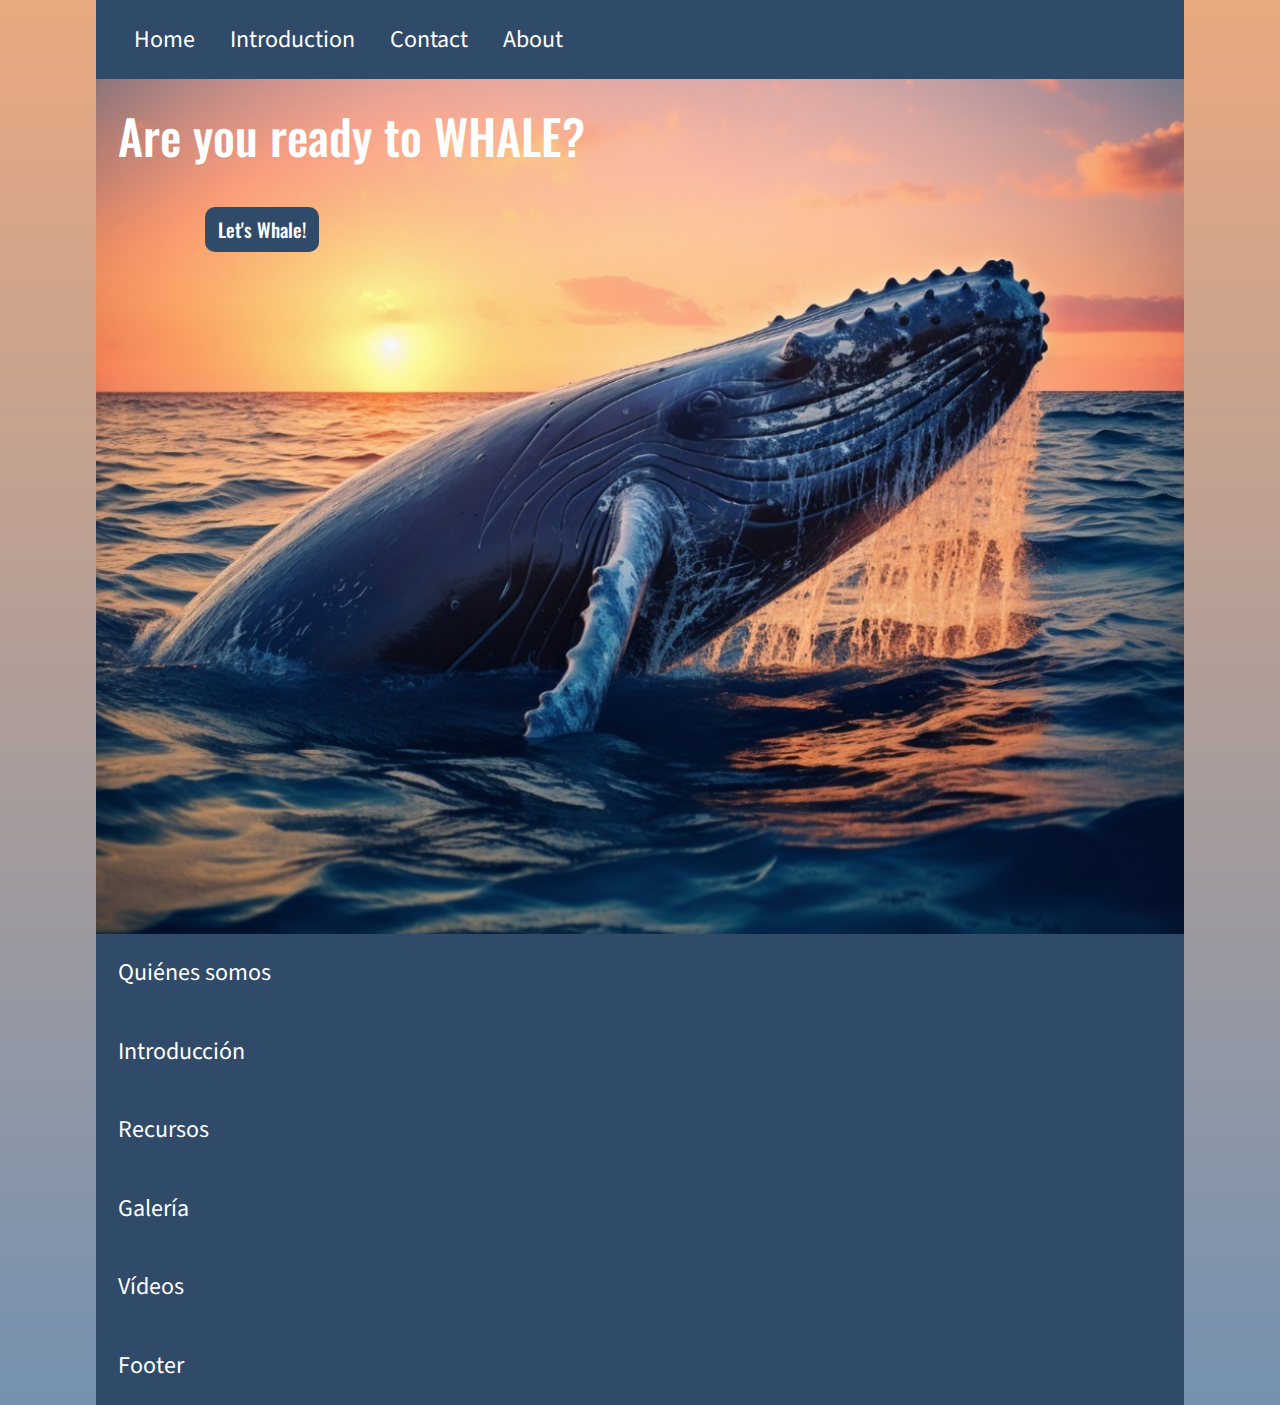
==== index.html @ 9757acff "primera entrega proyecto personal LM" ====
<!DOCTYPE html>
<html lang="en">
<head>
    <meta charset="UTF-8">
    <meta name="viewport" content="width=device-width, initial-scale=1.0">
    <title>Whale with me - blue whale</title>
    <link rel="stylesheet" href="./css/whale.css">
    <link rel="shortcut icon" href="./img/ballenafavicon.png" type="image/x-icon">
</head>

<body>
    <div id = "wrapper">
        <nav>
            <ul>
                <li><a href="#Home">Home</a></li>
                <li><a href="#Introduction">Introduction</a></li>
                <li><a href="#Contact">Contact</a></li>
                <li><a href="#About">About</a></li>
            </ul>
        </nav>
        <section id="hero">
            Are you ready to WHALE?
            <button>Let's Whale!</button>
        </section>
        <section>Quiénes somos</section>
        <section>Introducción</section>
        <section>Recursos</section>
        <section>Galería</section>
        <section>Vídeos</section>
        <footer>Footer</footer>
    </div>
</body>
</html>
---- css/whale.css ----
/***************************************************************************/
/*                     Stylesheet for Whale with me                         */
/*                     Author: Ruyi Xia Ye                                 */
/*                     Version: 1.0                                        */
/*                     Date: November 2023                                 */
/*                     Comments: Lenguajes de Marcas project               */
/***************************************************************************/

@font-face {
    font-family: title;
    src: url(../font/Oswald-Medium.ttf);
}

@font-face {
    font-family: contenido;
    src: url(../font/SourceSans3-Regular.ttf);
}

* {box-sizing: border-box;}

body {margin: 0;
    padding: 0;
    background: linear-gradient(to bottom, #e9a980 0%, #7491b0 100%);
    font-family: contenido;
}

#wrapper {background: rgb(48, 74, 105);
    width:85%;
    margin: auto;
    color: white;
}

ul {list-style-type: none;
    margin: 0%;
    padding: 2%;
}

li {display: inline;
}

li a {color: white;
    text-align: center;
    padding: 0px 16px;
    text-decoration: none;
    font-size: 1.5em;
}

section {font-family: contenido;
    font-size: 1.5em;
    padding: 2%;
}

/******************************* HERO SECTION********************************/

#hero {background-image: url(../img/heroimg.jpg);
    height: 95vh;
    background-size: cover;
    background-position: 66%;
    position: relative;
    font-family: title;
    font-size: 3em;
    color: white;
    padding: 2%;
}

#hero button {background-color: rgb(48, 74, 105);
    color: white;
    padding: 8px 13px;
    border: none;
    border-radius: 10px;
    font-family: title;
    font-size: 0.4em;
    position: absolute;
    top: 15%;
    left: 10%;
}

/******************************** FOOTER ***********************************/

footer {font-family: contenido;
    font-size: 1.5em;
    padding: 2%; 
}

/****************************** RESPONSIVE *********************************/

@media only screen and (width<750px){

    #wrapper {width:100%;}

    #hero {background-image: url(../img/heroimg700px.jpg);
        font-size:2em;}

    #hero button {top:9%;
        font-size: 0.5em;}

    li a {font-size: 1.2em;
        padding: 0px 5px;}

    section {font-size: 1.2em;}

    footer {font-size: 1.2em;}   
}

@media only screen and (width<750px) and (orientation:landscape) {

    #hero {background-image: url(../img/hero700pxlandscape.jpg);}

    #hero button {top:10%;}
}
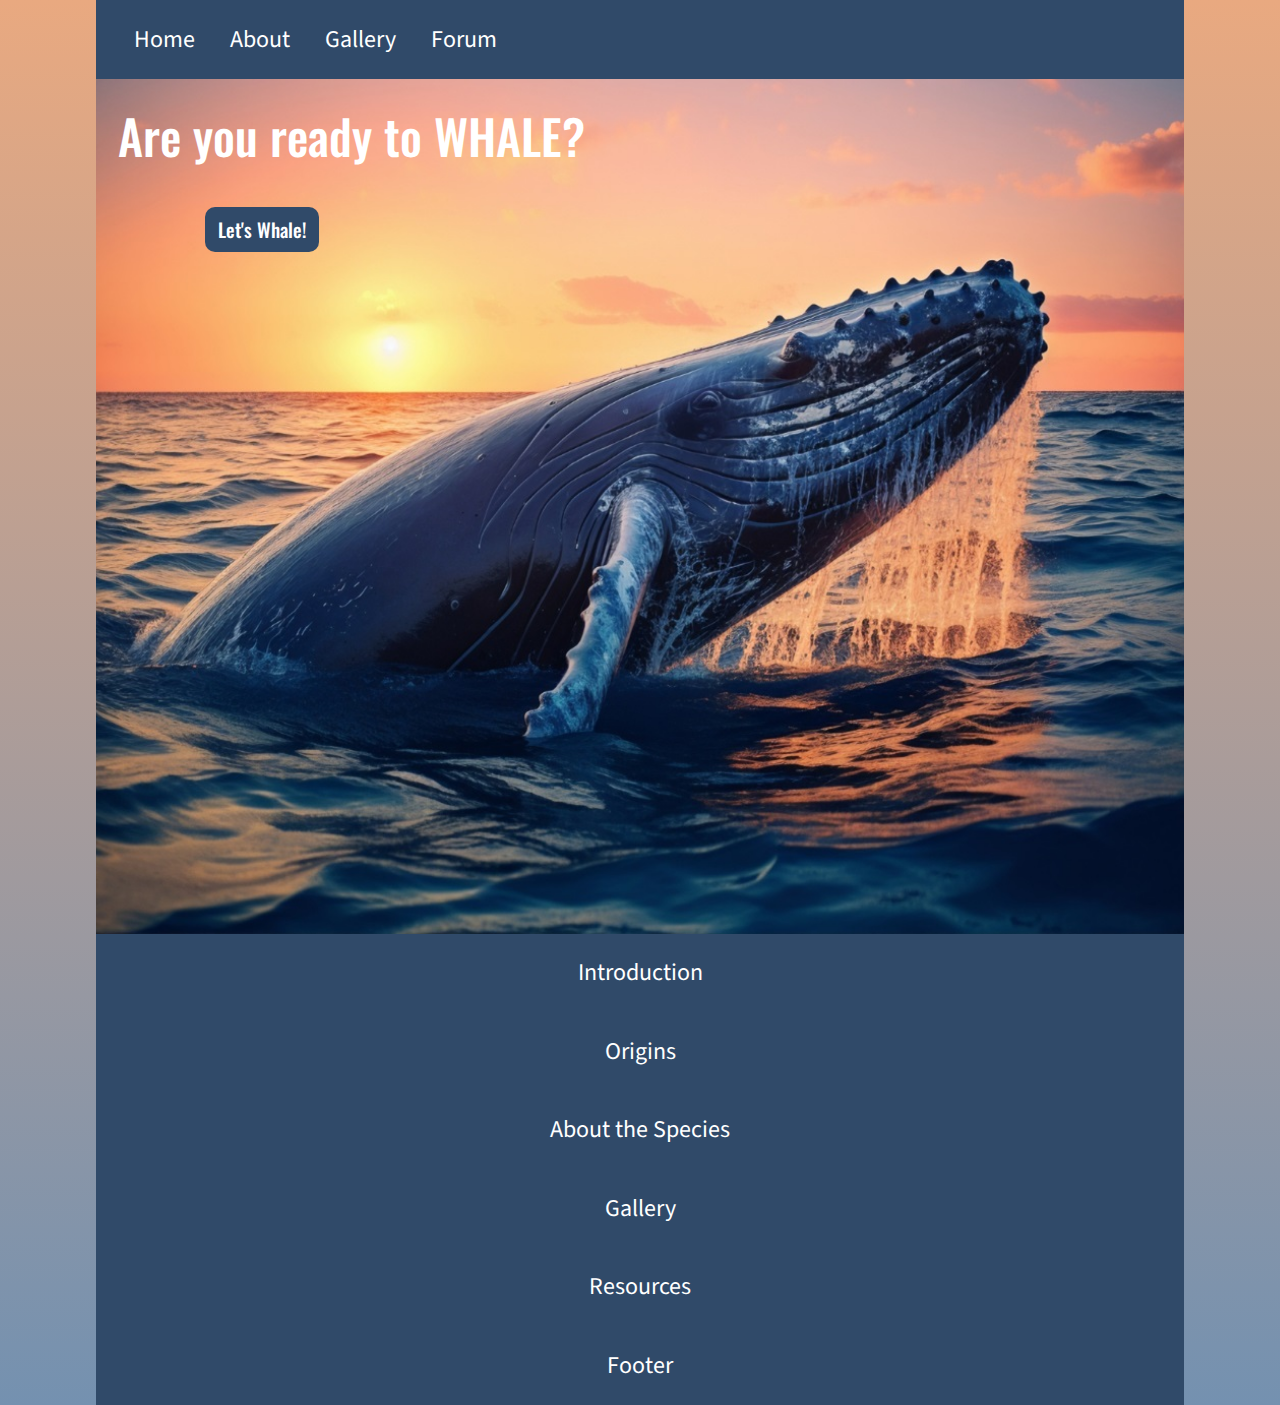
==== commit 99664e17: "arreglos en la barra de navegación y las secciones" ====
--- a/index.html
+++ b/index.html
@@ -13,20 +13,21 @@
         <nav>
             <ul>
                 <li><a href="#Home">Home</a></li>
-                <li><a href="#Introduction">Introduction</a></li>
-                <li><a href="#Contact">Contact</a></li>
                 <li><a href="#About">About</a></li>
+                <li><a href="#Gallery">Gallery</a></li>
+                <li><a href="#Forum">Forum</a></li>
+                
             </ul>
         </nav>
         <section id="hero">
             Are you ready to WHALE?
             <button>Let's Whale!</button>
         </section>
-        <section>Quiénes somos</section>
-        <section>Introducción</section>
-        <section>Recursos</section>
-        <section>Galería</section>
-        <section>Vídeos</section>
+        <section>Introduction</section>
+        <section>Origins</section>
+        <section>About the Species</section>
+        <section>Gallery</section>
+        <section>Resources</section>
         <footer>Footer</footer>
     </div>
 </body>
--- a/css/whale.css
+++ b/css/whale.css
@@ -30,6 +30,14 @@
     color: white;
 }
 
+section {font-family: contenido;
+    font-size: 1.5em;
+    padding: 2%;
+    text-align: center;
+}
+
+/*************************** BARRA DE NAVEGACIÓN *****************************/
+
 ul {list-style-type: none;
     margin: 0%;
     padding: 2%;
@@ -45,12 +53,12 @@
     font-size: 1.5em;
 }
 
-section {font-family: contenido;
-    font-size: 1.5em;
+li a:hover{ background-color: #ed9965;
     padding: 2%;
+    border-radius: 10px;
 }
 
-/******************************* HERO SECTION********************************/
+/******************************* HERO SECTION *******************************/
 
 #hero {background-image: url(../img/heroimg.jpg);
     height: 95vh;
@@ -61,6 +69,7 @@
     font-size: 3em;
     color: white;
     padding: 2%;
+    text-align: left;
 }
 
 #hero button {background-color: rgb(48, 74, 105);
@@ -80,21 +89,27 @@
 footer {font-family: contenido;
     font-size: 1.5em;
     padding: 2%; 
+    text-align: center;
 }
 
 /****************************** RESPONSIVE *********************************/
 
-@media only screen and (width<750px){
+@media only screen and (width<1000px){
+    #wrapper{width: 100%;}
+}
+
+@media only screen and (width<700px){
 
     #wrapper {width:100%;}
 
     #hero {background-image: url(../img/heroimg700px.jpg);
-        font-size:2em;}
+        font-size:1.8em;
+        color:  #f09f6c;}
 
     #hero button {top:9%;
         font-size: 0.5em;}
 
-    li a {font-size: 1.2em;
+    li a {font-size: 1em;
         padding: 0px 5px;}
 
     section {font-size: 1.2em;}
@@ -102,9 +117,16 @@
     footer {font-size: 1.2em;}   
 }
 
-@media only screen and (width<750px) and (orientation:landscape) {
+@media only screen and (width<700px) and (orientation:landscape) {
 
-    #hero {background-image: url(../img/hero700pxlandscape.jpg);}
+    #wrapper {width: 100%;}
+    #hero {background-image: url(../img/backgroundlandscape.jpg);
+        color: #f09f6c;
+        padding: 1%;
+        font-size: 2em;}
 
-    #hero button {top:10%;}
+    #hero button {top:20%;
+        left:5%;
+        background-color: rgba(48, 74, 105, 0.648)
+    }
 }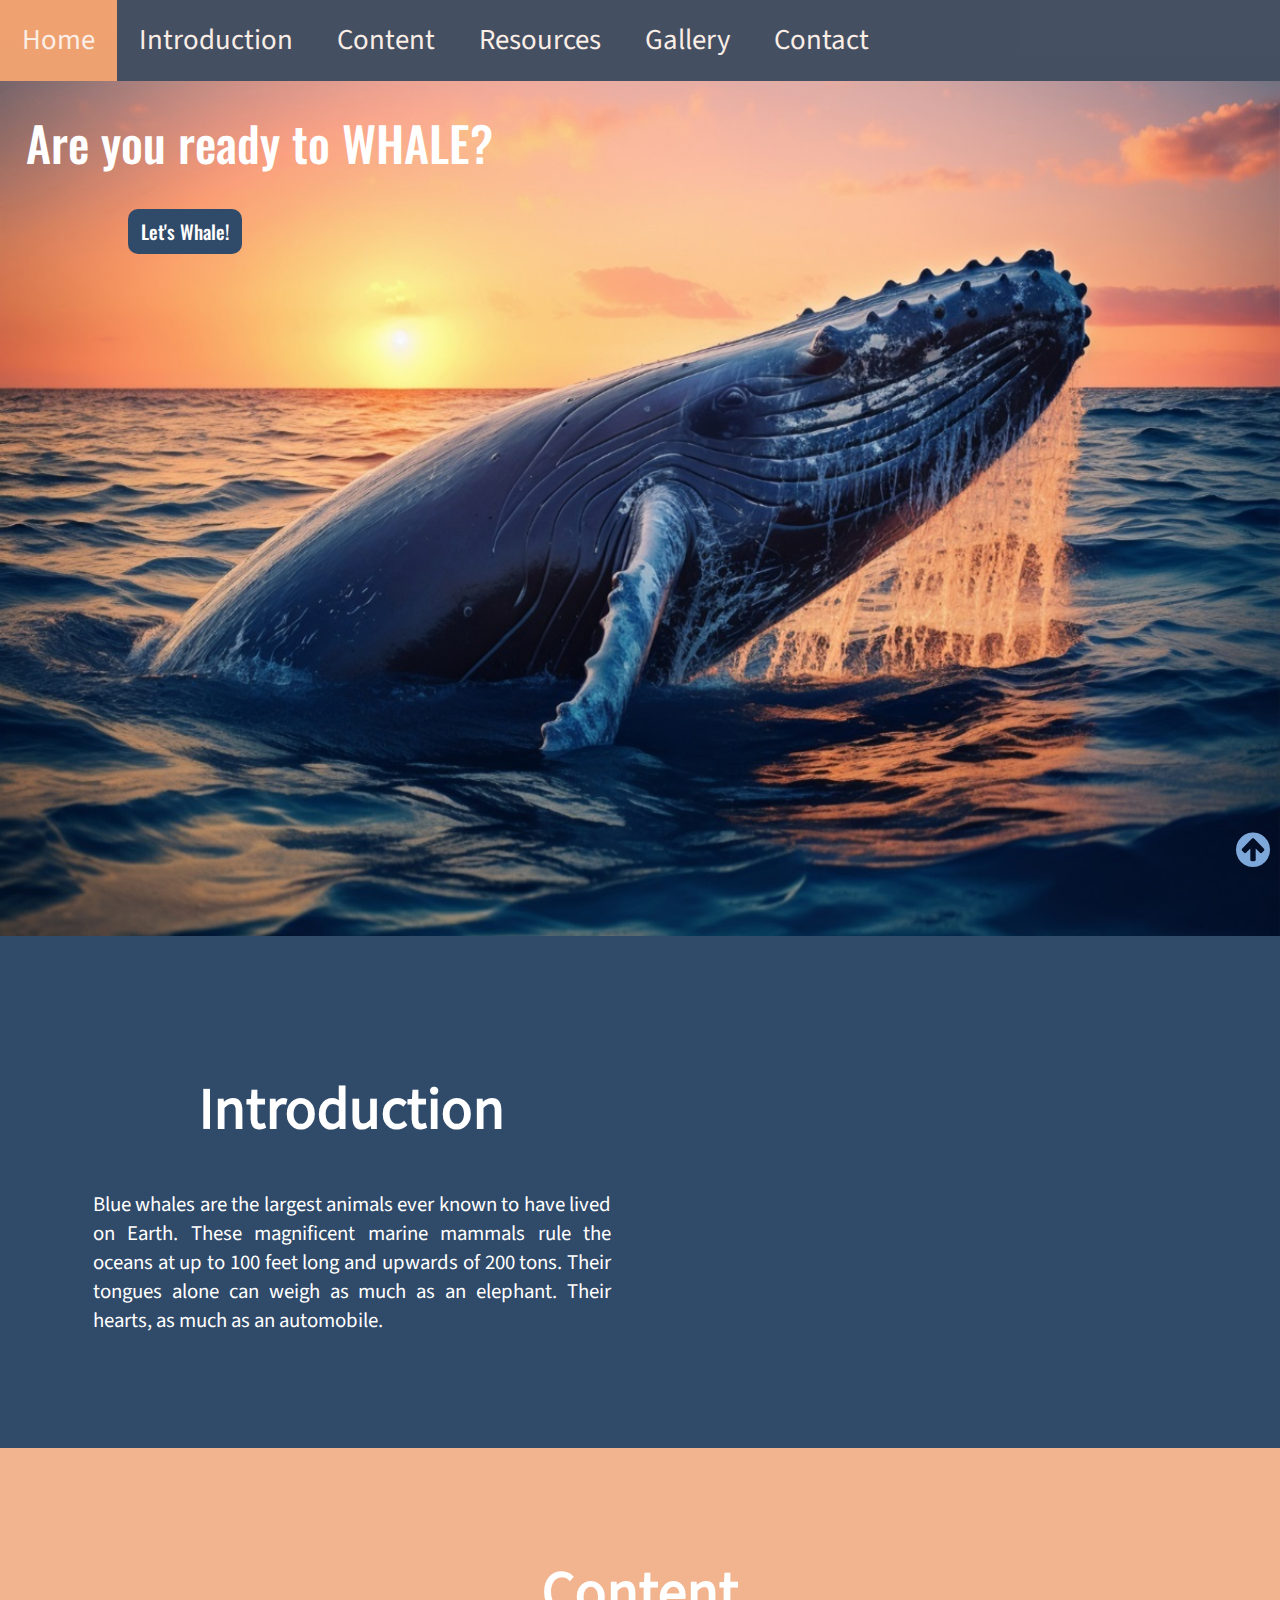
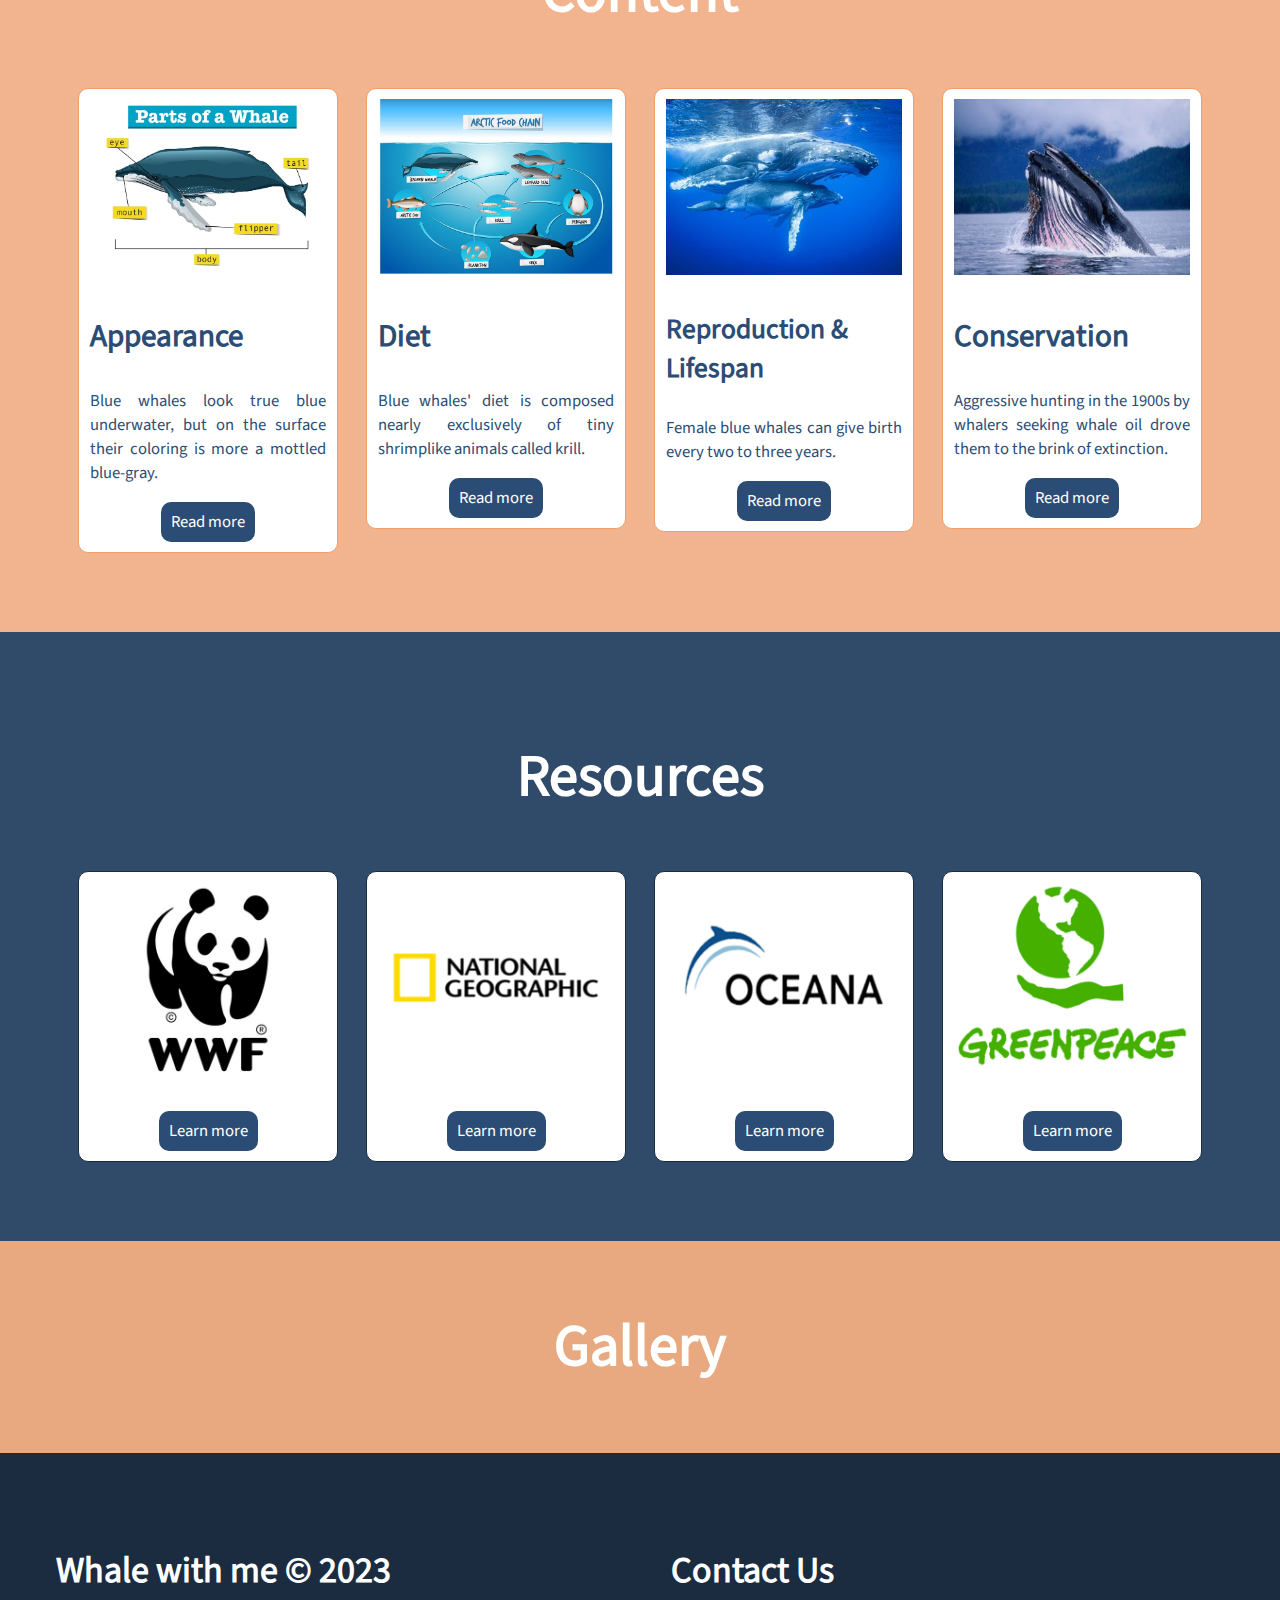
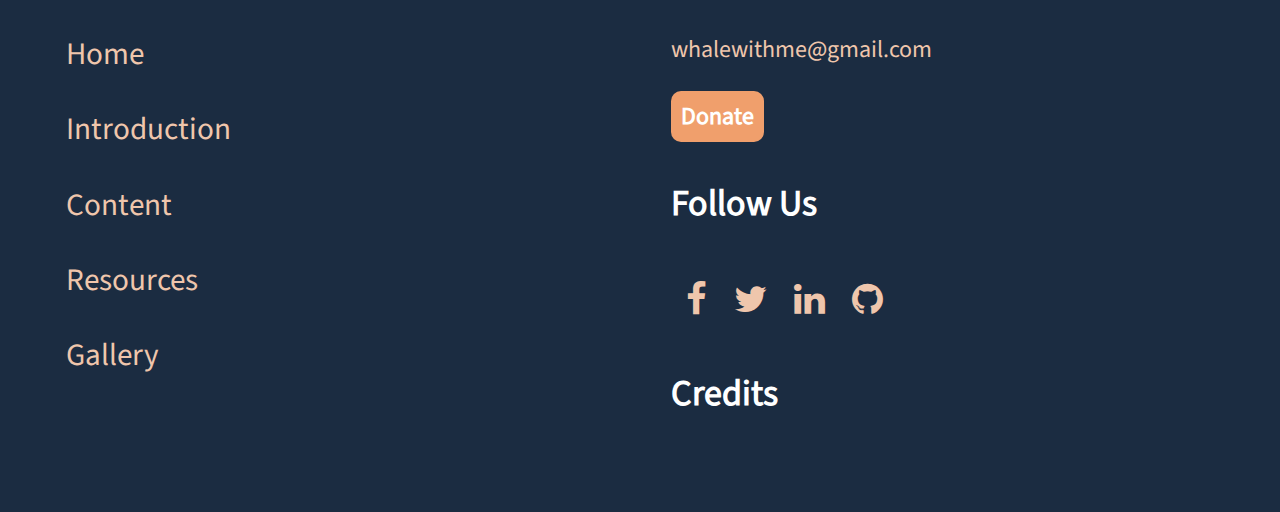
==== commit e3066e0c: "Segunda entrega del proyecto web LM" ====
--- a/index.html
+++ b/index.html
@@ -6,29 +6,195 @@
     <title>Whale with me - blue whale</title>
     <link rel="stylesheet" href="./css/whale.css">
     <link rel="shortcut icon" href="./img/ballenafavicon.png" type="image/x-icon">
+    <link rel="stylesheet" href="https://cdnjs.cloudflare.com/ajax/libs/font-awesome/4.7.0/css/font-awesome.min.css">
 </head>
 
 <body>
+    <nav>
+        <div class="topnav" id="myTopnav">
+            <a href="#" class="active">Home</a>
+            <a href="#intro">Introduction</a>
+            <a href="#content">Content</a>
+            <a href="#resources">Resources</a>
+            <a href="#gallery">Gallery</a>
+            <a href="#email">Contact</a>
+            <a href="javascript:void(0);" class="icon" onclick="myFunction()">
+                <i class="fa fa-bars"></i>
+            </a>
+        </div>
+    </nav>
+
+    <a href="">
+        <i class="fa fa-arrow-circle-up" aria-hidden="true"></i>
+    </a>
+
+<!--------------------------------------       HERO SECTION      ------------------------------------------->
+    <section id="hero">
+        Are you ready to WHALE?
+        <a href="#intro"><button>Let's Whale!</button></a>
+    </section>
+
+<!-----------------------------------------       WRAPPER      --------------------------------------------->
     <div id = "wrapper">
-        <nav>
-            <ul>
-                <li><a href="#Home">Home</a></li>
-                <li><a href="#About">About</a></li>
-                <li><a href="#Gallery">Gallery</a></li>
-                <li><a href="#Forum">Forum</a></li>
-                
-            </ul>
-        </nav>
-        <section id="hero">
-            Are you ready to WHALE?
-            <button>Let's Whale!</button>
-        </section>
-        <section>Introduction</section>
-        <section>Origins</section>
-        <section>About the Species</section>
-        <section>Gallery</section>
-        <section>Resources</section>
-        <footer>Footer</footer>
+
+    <!----------------------------        INTRO dentro del wrapper       -------------------------------->
+        <section id="intro">
+            <div class="grid-2">
+                <div class="col-2">
+                    <h1 class="sectiontitle">Introduction</h1>
+                    <p>Blue whales are the largest animals ever known to have lived on Earth. These magnificent marine mammals rule the oceans at up to 100 feet long and upwards of 200 tons. Their tongues alone can weigh as much as an elephant. Their hearts, as much as an automobile.</p>
+                </div>
+
+                <div class="col-2">
+                    <div class="container">
+                        <iframe class="responsive-iframe" src="https://www.youtube.com/embed/bgiPTUy2RqI?si=cvd-MWXmwtuQbiy_&amp;start=764" title="YouTube video player" frameborder="0" allow="accelerometer; autoplay; clipboard-write; encrypted-media; gyroscope; picture-in-picture; web-share" allowfullscreen></iframe>
+                    </div>
+                </div>
+
+            </div>
+        </section>
+
+    <!--------------------------------  CONTENT SECTION dentro del wrapper    -------------------------->
+        <section id="content">
+            <h1 class="sectiontitle">Content</h1>
+            <div class="grid-4">
+                <div class="col-4">
+                    <div class="card">
+                        <img src="./img/whaleappearance.jpg" alt="bluewhaleappearence">
+                        <h3>Appearance</h3>
+                        <p class="content">Blue whales look true blue underwater, but on the surface their coloring is more a mottled blue-gray.</p>
+                        <button class="button">Read more</button>
+                    </div>
+                </div>
+
+                <div class="col-4">
+                    <div class="card">
+                        <img src="./img/articfoodchain.jpg">
+                        <h3 id="card2">Diet</h3>
+                        <p id="card2p" class="content">Blue whales' diet is composed nearly exclusively of tiny shrimplike animals called krill.</p>
+                        <button class="button">Read more</button>
+                    </div>
+                </div>
+
+                <div class="col-4">
+                    <div class="card">
+                        <img src="./img/whalereproduction.jpg">
+                        <h3 id="card3">Reproduction & Lifespan</h3>
+                        <p class="content">Female blue whales can give birth every two to three years.</p>
+                        <button class="button">Read more</button>
+                    </div>
+                </div>
+
+                <div class="col-4">
+                    <div class="card">
+                        <img src="./img/whaleconservation.jpg">
+                        <h3>Conservation</h3>
+                        <p class="content">Aggressive hunting in the 1900s by whalers seeking whale oil drove them to the brink of extinction.</p>
+                        <button class="button">Read more</button>
+                    </div>
+                </div>
+            </div>
+
+        </section>
+
+        
+    <!--------------------------------  RESOURCES SECTION dentro del wrapper    ------------------------>
+        <section id="resources">
+            <h1 class="sectiontitle">Resources</h1>
+            <div class="grid-4d">
+                <div class="col-4d">
+                    <div class="card2">
+                        <img src="./img/wwf_logo_750_x_600.jpg">
+                        <h3> </h3>
+                        <a class="learnmorelinks" href="https://www.wwf.es/" target="_blank">Learn more</a>
+                    </div>
+                </div>
+
+                <div class="col-4d">
+                    <div class="card2">
+                        <img src="./img/nationalgeographic.png">
+                        <h3> </h3>
+                        <a class="learnmorelinks" href="https://www.nationalgeographic.com.es/" target="_blank">Learn more</a>
+                    </div>
+                </div>
+
+                <div class="col-4d">
+                    <div class="card2">
+                        <img src="./img/oceanalogo.png">
+                        <h3> </h3>
+                        <a class="learnmorelinks" href="https://oceana.org/marine-life/blue-whale/" target="_blank">Learn more</a>
+                    </div>
+                </div>
+
+                <div class="col-4d">
+                    <div class="card2">
+                        <img src="./img/greenpeacelogo.png">
+                        <h3> </h3>
+                        <a class="learnmorelinks" href="https://es.greenpeace.org/es/" target="_blank">Learn more</a>
+                    </div>
+                </div>
+            </div>
+
+    <!--------------------------------  GALLERY SECTION dentro del wrapper    -------------------------->
+        </section>
+        <section id="gallery">
+            <h1 class="sectiontitle">Gallery</h1>
+        </section>
+        
     </div>
+
+<!----------------------------------------- FOOTER ------------------------------------------------------------->
+    <footer>
+
+        <div class="grid-2d">
+
+            <div class="col-2">
+
+                <h3>Whale with me © 2023</h3>
+
+                <a href="#"><p>Home<br></p></a>
+                <a href="#intro"><p>Introduction<br></p></a>
+                <a href="#content"><p>Content<br></p></a>
+                <a href="#resources"><p>Resources<br></p></a>
+                <a href="#gallery"><p>Gallery</p></a>
+
+            </div>
+
+            <div class="col-2">
+
+                <h3>Contact Us<br></h3>
+                <p><a id="email" href="mailto:whalewithme@gmail.com" target="_blank">whalewithme@gmail.com</a></p>
+                <p><button id="footerbutton">Donate</button></p>
+
+                <h3>Follow Us</h3>
+                <div class="footericons" id="myfootericons">
+                    <a href="https://www.facebook.com/?locale=es_ES" target="_blank"><i class="fa fa-facebook"></i></a>
+                    <a href="https://twitter.com/?lang=es" target="_blank"><i class="fa fa-twitter"></i></a>
+                    <a href="https://es.linkedin.com/" target="_blank"><i class="fa fa-linkedin"></i></a>
+                    <a href="https://github.com/" target="_blank"><i class="fa fa-github"></i></a>
+                </div>
+
+                <h3 id="myBtn">Credits</h3>
+                <div id="myModal" class="modal">
+                    <div class="modal-content">
+                        <span class="close">&times;</span>
+                        <p>- Freepik</p>
+                        <p>- National Geographic</p>
+                        <p>- Oceana.org</p>
+                        <p>- WWF</p>
+                        <p>- Greenpeace</p>
+                        <p>- W3Schools</p>
+                        <p>- CodePen</p>
+                    </div>
+                </div>
+
+            </div>
+
+        </div>
+
+    </footer>
+
+    <script src="./js/whale.js"></script>
+
 </body>
 </html>--- a/css/whale.css
+++ b/css/whale.css
@@ -1,132 +1,465 @@
 /***************************************************************************/
-/*                     Stylesheet for Whale with me                         */
+/*                     Stylesheet for Whale with me                        */
 /*                     Author: Ruyi Xia Ye                                 */
 /*                     Version: 1.0                                        */
 /*                     Date: November 2023                                 */
 /*                     Comments: Lenguajes de Marcas project               */
 /***************************************************************************/
 
+
+/**************************************** EXTERNAL FONT LINKS ***************************************/
 @font-face {
     font-family: title;
-    src: url(../font/Oswald-Medium.ttf);
-}
+    src: url(../font/Oswald-Medium.ttf);}
 
 @font-face {
     font-family: contenido;
-    src: url(../font/SourceSans3-Regular.ttf);
-}
-
+    src: url(../font/SourceSans3-Regular.ttf);}
+
+/**************************************** MOBILE FIRST DESIGN ***************************************/
+/********************                           General                              ****************/
 * {box-sizing: border-box;}
 
 body {margin: 0;
     padding: 0;
-    background: linear-gradient(to bottom, #e9a980 0%, #7491b0 100%);
+    background: rgb(48, 74, 105);
+    font-family: contenido;}
+
+#wrapper {background: rgb(48, 74, 105);
+    width:100%;
+    margin: auto;
+    color: white;}
+
+section {font-family: contenido;
+    font-size: 1.3em;
+    padding: 2%;
+    text-align: center;}
+
+h1 {font-size: 1.2em;}
+
+p {font-size: 0.8em;
+    text-align: justify;
+}
+
+.button {background-color:  rgb(43, 77, 117);
+    color: white;
+    padding: 8px 10px;
+    border: none;
+    border-radius: 10px;
     font-family: contenido;
-}
-
-#wrapper {background: rgb(48, 74, 105);
-    width:85%;
-    margin: auto;
-    color: white;
-}
-
-section {font-family: contenido;
-    font-size: 1.5em;
-    padding: 2%;
-    text-align: center;
-}
-
-/*************************** BARRA DE NAVEGACIÓN *****************************/
-
-ul {list-style-type: none;
-    margin: 0%;
-    padding: 2%;
-}
-
-li {display: inline;
-}
-
-li a {color: white;
-    text-align: center;
-    padding: 0px 16px;
-    text-decoration: none;
-    font-size: 1.5em;
-}
-
-li a:hover{ background-color: #ed9965;
-    padding: 2%;
-    border-radius: 10px;
-}
-
-/******************************* HERO SECTION *******************************/
-
-#hero {background-image: url(../img/heroimg.jpg);
+    font-size: 0.8em;}
+
+.button:hover {background-color: rgb(88, 135, 189);}
+
+.fa-arrow-circle-up {position: fixed;
+    bottom: 30px;
+    right: 10px;
+    z-index: 99;
+    font-size: 2em !important;}
+
+a .fa-arrow-circle-up {color:  rgb(126, 168, 218);
+    overflow: hidden;}
+
+.fa-bars {color: white;}
+
+/****************************************** HERO SECTION ********************************************/
+
+#hero {background-image: url(../img/heroimg700px.jpg);
     height: 95vh;
     background-size: cover;
     background-position: 66%;
     position: relative;
     font-family: title;
-    font-size: 3em;
-    color: white;
+    font-size:1.9em;
+    color:  #f09f6c;
     padding: 2%;
-    text-align: left;
-}
-
-#hero button {background-color: rgb(48, 74, 105);
+    text-align: left;}
+
+#hero button {background-color:rgb(48, 74, 105);
     color: white;
     padding: 8px 13px;
     border: none;
     border-radius: 10px;
     font-family: title;
-    font-size: 0.4em;
+    font-size: 0.5em;
     position: absolute;
-    top: 15%;
-    left: 10%;
-}
-
-/******************************** FOOTER ***********************************/
-
-footer {font-family: contenido;
-    font-size: 1.5em;
-    padding: 2%; 
+    top:9%; 
+    left: 10%;}
+
+#hero button:hover {background-color: #f39b64d7;}
+
+
+/********************************************* NAVBAR **********************************************/
+nav {position: sticky;
+    top:0; 
+    z-index: 99;
+    opacity: 0.8;}
+
+.topnav {background-color: rgb(27, 44, 65);
+    overflow: hidden;}
+
+.topnav a {float: left;
+    display: block;
+    color: white;
     text-align: center;
-}
-
-/****************************** RESPONSIVE *********************************/
-
-@media only screen and (width<1000px){
-    #wrapper{width: 100%;}
-}
-
-@media only screen and (width<700px){
-
-    #wrapper {width:100%;}
-
-    #hero {background-image: url(../img/heroimg700px.jpg);
-        font-size:1.8em;
-        color:  #f09f6c;}
-
-    #hero button {top:9%;
-        font-size: 0.5em;}
-
-    li a {font-size: 1em;
-        padding: 0px 5px;}
-
-    section {font-size: 1.2em;}
-
-    footer {font-size: 1.2em;}   
-}
-
-@media only screen and (width<700px) and (orientation:landscape) {
-
-    #wrapper {width: 100%;}
-    #hero {background-image: url(../img/backgroundlandscape.jpg);
-        color: #f09f6c;
-        padding: 1%;
-        font-size: 2em;}
-
-    #hero button {top:20%;
-        left:5%;
-        background-color: rgba(48, 74, 105, 0.648)
+    padding: 14px 16px;
+    text-decoration: none; 
+    font-size: 1.2em;}
+
+.topnav a:hover {background-color: rgb(48, 74, 105);
+    color: white;}
+
+.topnav .icon {display: none;}
+
+/************************************** INTRO SECTION (GRID-2) *************************************/
+.grid-2 {display: grid;
+    grid-template-columns: 100%;}
+
+.col-2 {padding: 2%;}
+
+#intro .container {
+    position: relative;
+    overflow: hidden;
+    width: 100%;
+    padding-top: 75%; 
+}
+
+#intro .responsive-iframe {
+    position: absolute;
+    top: 0;
+    left: 0;
+    bottom: 0;
+    right: 0;
+    width: 100%;
+    height: 100%;
+}
+
+#intro {padding: 5%;}
+
+/************************************** CONTENT SECTION (GRID-4) ***********************************/
+.grid-4 {display: grid;
+    grid-template-columns: 100%;}
+
+.col-4 {padding-bottom: 8%;}
+
+#content {background-color: #f1b48e;
+padding: 5%;}
+
+.content {font-size: 0.8em;
+    text-align: justify;}
+
+/**************************        CONTENT: Card Style in Grid-4        ****************************/
+.card img {width: 100%;}
+
+.card {border: 1px solid #f09f6c;
+    background-color:white;
+    color: rgb(43, 77, 117);
+    border-radius: 10px;
+    padding: 4%;}
+
+.card:hover {box-shadow: 3px 3px 5px rgb(43, 77, 117);}
+
+/*************************************** RESOURCES SECTION (GRID-4D) ******************************/
+#resources {padding: 5%;}
+.grid-4d {display: grid;
+    grid-template-columns: 100%;}
+
+.col-4d {padding-bottom: 8%;}
+
+.learnmorelinks {text-align: center;
+    text-decoration: none;
+    display: inline-block;
+    background-color:  rgb(43, 77, 117);
+    color: white;
+    padding: 8px 10px;
+    border: none;
+    border-radius: 10px;
+    font-family: contenido;
+    font-size: 0.8em;}
+
+/****************************          RESOURCES: Card Style in Grid-4d        ********************/
+.card2 img {width: 100%;}
+
+.card2 {border: 1px solid rgb(27, 44, 65);
+    background-color:white;
+    color: rgb(43, 77, 117);
+    border-radius: 10px;
+    padding: 4%;}
+
+.card2:hover {box-shadow: 3px 3px 5px #f1b48e;}
+
+/*********************************************  GALLERY  ******************************************/
+
+#gallery{background-color: #e9a980;}
+
+/************************************** FOOTER (GRID-2D) ******************************************/
+.grid-2d {display: grid;
+    grid-template-columns: 100%;}
+
+footer {background-color:rgb(27, 44, 65);
+    color: white;
+    font-family: contenido;
+    font-size: 1.2em;
+    text-align: center; 
+    padding: 2%;}
+
+h3 {font-size: 1em;
+    font-weight: none;}
+
+.footerlinks a {text-decoration: none;
+    color: #efc6ac;
+    font-size: 1em;}
+
+.footericons {padding: 1%;
+    font-size: 1.4em;}
+
+.fa {color: #efc6ac;}
+
+.grid-2d {display: grid;
+    grid-template-columns: 100%;}
+
+#email{text-decoration: none;
+    font-size: 1em;
+    color: #efc6ac;}
+
+#footerbutton {background-color:  white;
+    color: rgb(43, 77, 117);
+    padding: 8px 10px;
+    border: none;
+    border-radius: 10px;
+    font-family: contenido;
+    font-size: 0.8em;
+    font-weight: bold;}
+
+#footerbutton:hover {background-color: #f09f6c;
+                color: white;}
+
+footer .fa {margin: 10px 10px;}
+
+footer .fa:hover {color: white;}
+
+footer a {text-decoration: none;}
+
+footer a p {color: #efc6ac;
+    font-size: 1em;
+    border: hidden;
+    padding-left: 10px;
+    transition: 0.2s;}
+
+footer a p:hover {color: white;
+    border-left: 4px solid #f09f6c;}
+
+
+/**************************************** CREDITS *************************************************/
+.modal {
+    display: none; 
+    position: fixed;
+    z-index: 1; 
+    left: 9%; 
+    top: 8%;
+    width: 80%; 
+    height: 80%; 
+    overflow: auto; 
+    background-color: rgb(27, 44, 65);
+    background-color: rgba(0,0,0,0.4); 
+}
+
+.modal-content {background-color: #efc6ac;
+    color: rgb(27, 44, 65);
+    margin: 15% auto; 
+    padding: 20px;
+    border: none;
+    width: 100%; }
+
+.close {color: rgb(27, 44, 65);
+    float: right;
+    font-size: 28px;
+    font-weight: bold;}
+
+.close:hover,
+.close:focus {color: black;
+    text-decoration: none;
+    cursor: pointer;}
+
+#myBtn {cursor: pointer;}
+
+/*************************************** RESPONSIVE DESIGN ************************************************/
+
+/*******************************         RESPONSIVE: TopNav         ******************************/
+@media screen and (max-width:900px) {
+    .topnav a:not(:first-child) {display: none;} 
+    .topnav a.icon {float: right;
+        display: block;}
+}
+
+@media screen and (max-width: 600px) {
+    .topnav.responsive {position: relative;}
+    .topnav.responsive a.icon {position: absolute;
+        right: 0;
+        top: 0;}
+    .topnav.responsive a {float: none;
+        display: block;
+        text-align: left;}
+}
+
+@media screen and (max-width: 800px) and (orientation:landscape) {
+    #hero {background-image: url(../img/backgroundlandscape.jpg);}
+    #hero button {top: 5%;
+        left: 45%;
+        font-size: 0.5em;
     }
-}+
+    .topnav.responsive {position: relative;}
+
+    .topnav.responsive a.icon {position: absolute;
+        right: 0;
+        top: 0;}
+
+    .topnav.responsive a {float: none;
+        display: block;
+        text-align: left;}
+}
+
+/******************************        RESPONSIVE: on Computer        *****************************/
+
+@media only screen and (width>900px) {
+
+    body {background: linear-gradient(to bottom, #e9a980 0%, #7491b0 100%);}
+
+    .sectiontitle {font-size: 2.8em;}
+
+    h3 {font-size: 1.5em;
+        font-weight: none;
+        text-align: justify;}
+
+    p {font-size: 1em;}
+
+    .fa-arrow-circle-up {font-size: 2.5em !important;}
+
+    #card3 {font-size: 1.322em;
+        text-align: left;}
+
+/******************                  GRIDS and COLS on Computer                   ***************/
+
+    .grid-2 {grid-template-columns: 50% 50%;}
+
+    .col-2 {padding: 5%;}
+
+    .grid-2d {grid-template-columns: 50% 50%;}
+
+    .grid-4 {grid-template-columns: 25% 25% 25% 25%;}
+
+    .col-4 {padding: 5%;}
+
+    .grid-4d {grid-template-columns: auto auto auto auto;}
+
+    .col-4d {padding: 5%;}
+
+/******************                         NAV on Computer                         **************/
+
+    .topnav {background-color: rgb(28, 57, 90);
+        overflow: hidden;}
+
+    .topnav a:hover {background-color: #f09f6c;}
+
+    .topnav a {
+        padding: 20px 22px; 
+        font-size: 1.8em;}
+        
+/******************                HERO SECTION on Computer                         **************/
+
+    #hero {background-image: url(../img/heroimg.jpg);
+        font-size: 3em;
+        color: white;
+        padding: 2%;
+        text-align: left;}
+
+    #hero button {font-size: 0.4em;
+        top: 15%;
+        left: 10%;}
+
+    #hero button:hover {background-color: rgba(82, 139, 208, 0.897);}
+
+/******************                  INTRO SECTION on Computer                    **************/
+
+    .container {width: 100%;}
+
+    #intro .container {position: relative;
+        overflow: hidden;
+        width: 100%;
+        padding-top: 56.25%;
+        top: 10%;}
+
+    #intro .responsive-iframe {position: absolute;
+        top: 0;
+        left: 0;
+        bottom: 0;
+        right: 0;
+        width: 100%;
+        height: 100%;}
+
+/******************                     FOOTER on Computer                       **************/
+
+    footer {font-size: 1.5em;}
+
+    footer a p {font-size: 1.3em;}
+
+    .footericons {font-size: 1.5em;
+        text-align: left;}
+
+    #footerbutton {background-color:  #f09f6c;
+        color: white;
+        font-size: 1em;}
+
+    #footerbutton:hover {background-color: rgb(88, 135, 189);}
+
+/*************************         CREDITS(Footer) on Computer          **********************/
+
+    .modal {top: 0; 
+        height: 100%; 
+        overflow: auto;}
+
+}
+
+/******************************         RESPONSIVE: on Tablet         *****************************/
+
+@media only screen and (max-width: 900px) and (width > 800px) {
+
+    
+    #hero {background-image: url(../img/heroimg.jpg);
+        font-size: 3em;
+        color: white;
+        padding: 2%;
+        text-align: left;}
+
+    #hero button {font-size: 0.4em;
+        top: 15%;
+        left: 10%;}
+
+    #hero button:hover {background-color: rgba(82, 139, 208, 0.897);}
+
+}
+
+@media only screen and (max-width: 1024px) and (width>900px) and (orientation: landscape) {
+
+    
+    #hero {background-image: url(../img/heroimg.jpg);
+        font-size: 3em;
+        color: white;
+        padding: 2%;
+        text-align: left;}
+
+    #hero button {font-size: 0.4em;
+        top: 15%;
+        left: 10%;}
+
+    #hero button:hover {background-color: rgba(82, 139, 208, 0.897);}
+
+    #intro .container {top: 30%;}
+
+    #card2 {font-size: 1.25em;}
+    #card2p {text-align: left;}
+    #card3 {font-size: 1.31em;
+        text-align: left;}
+        
+}
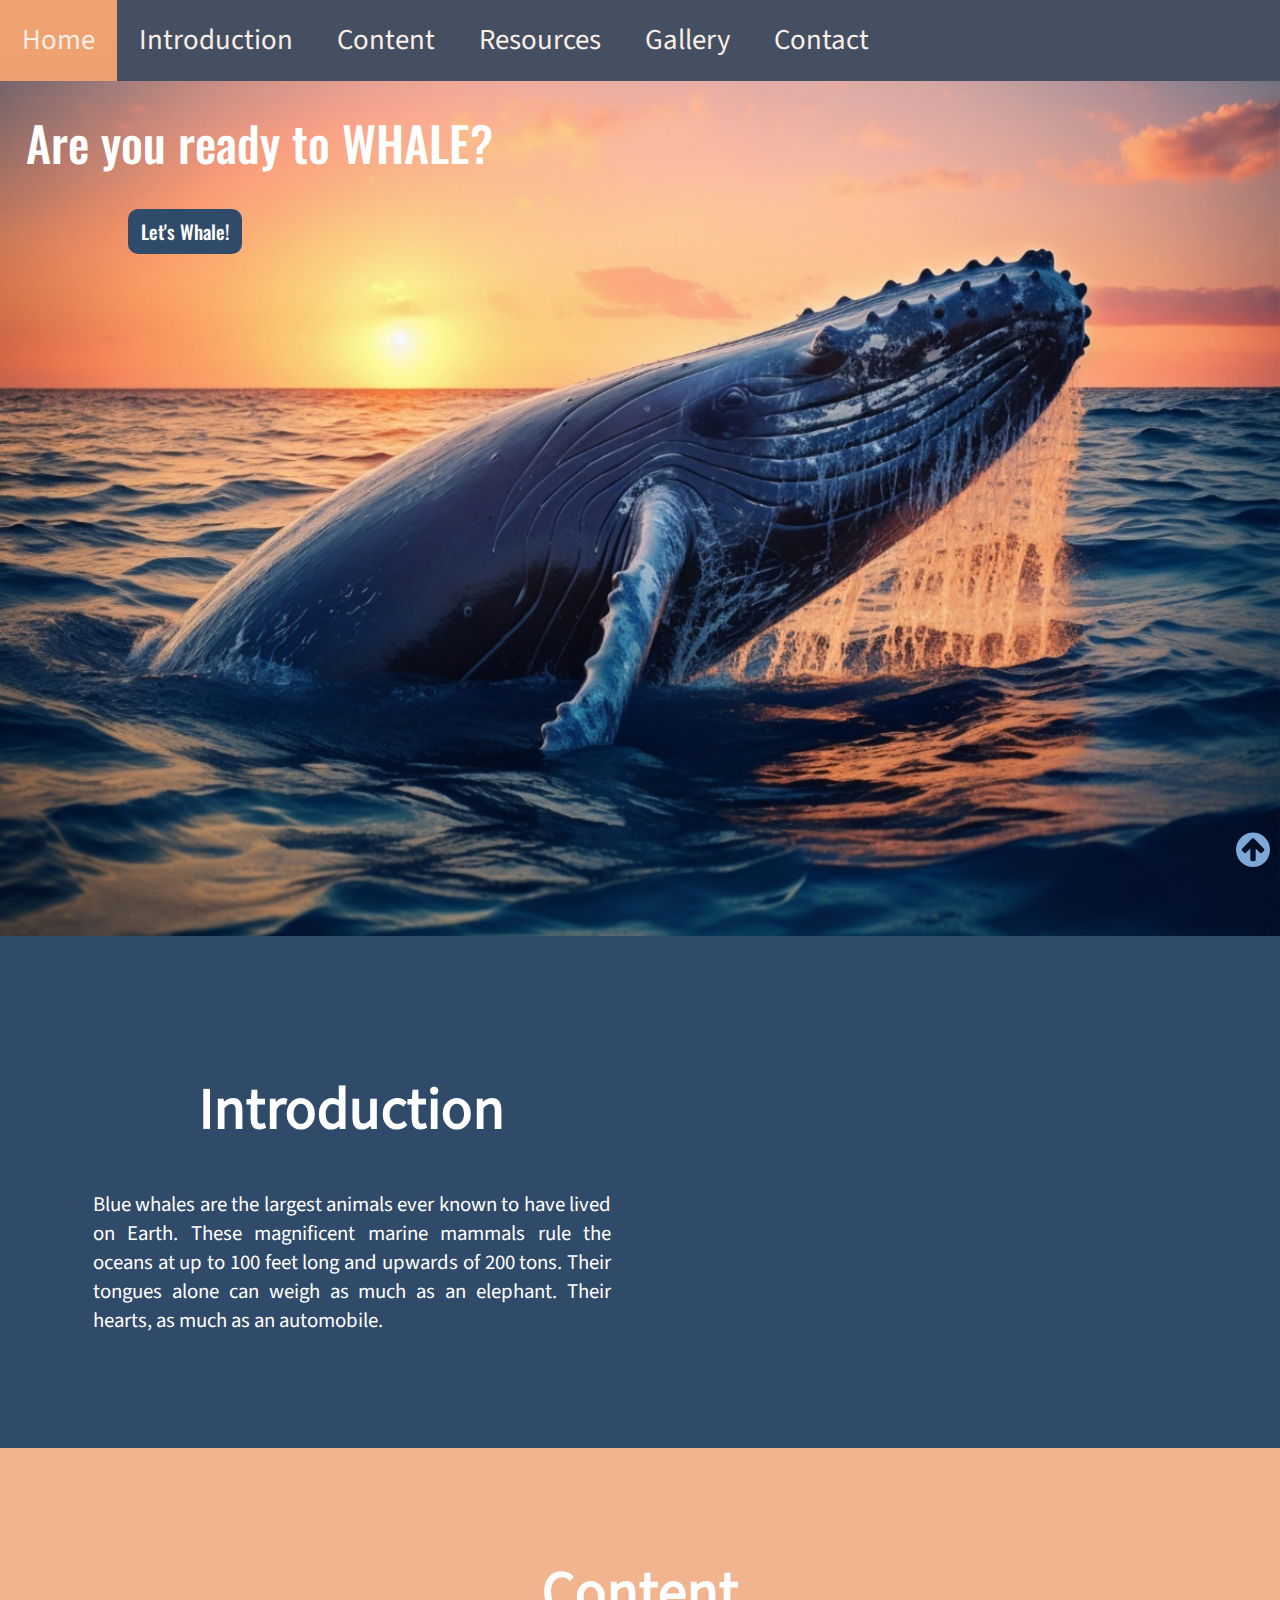
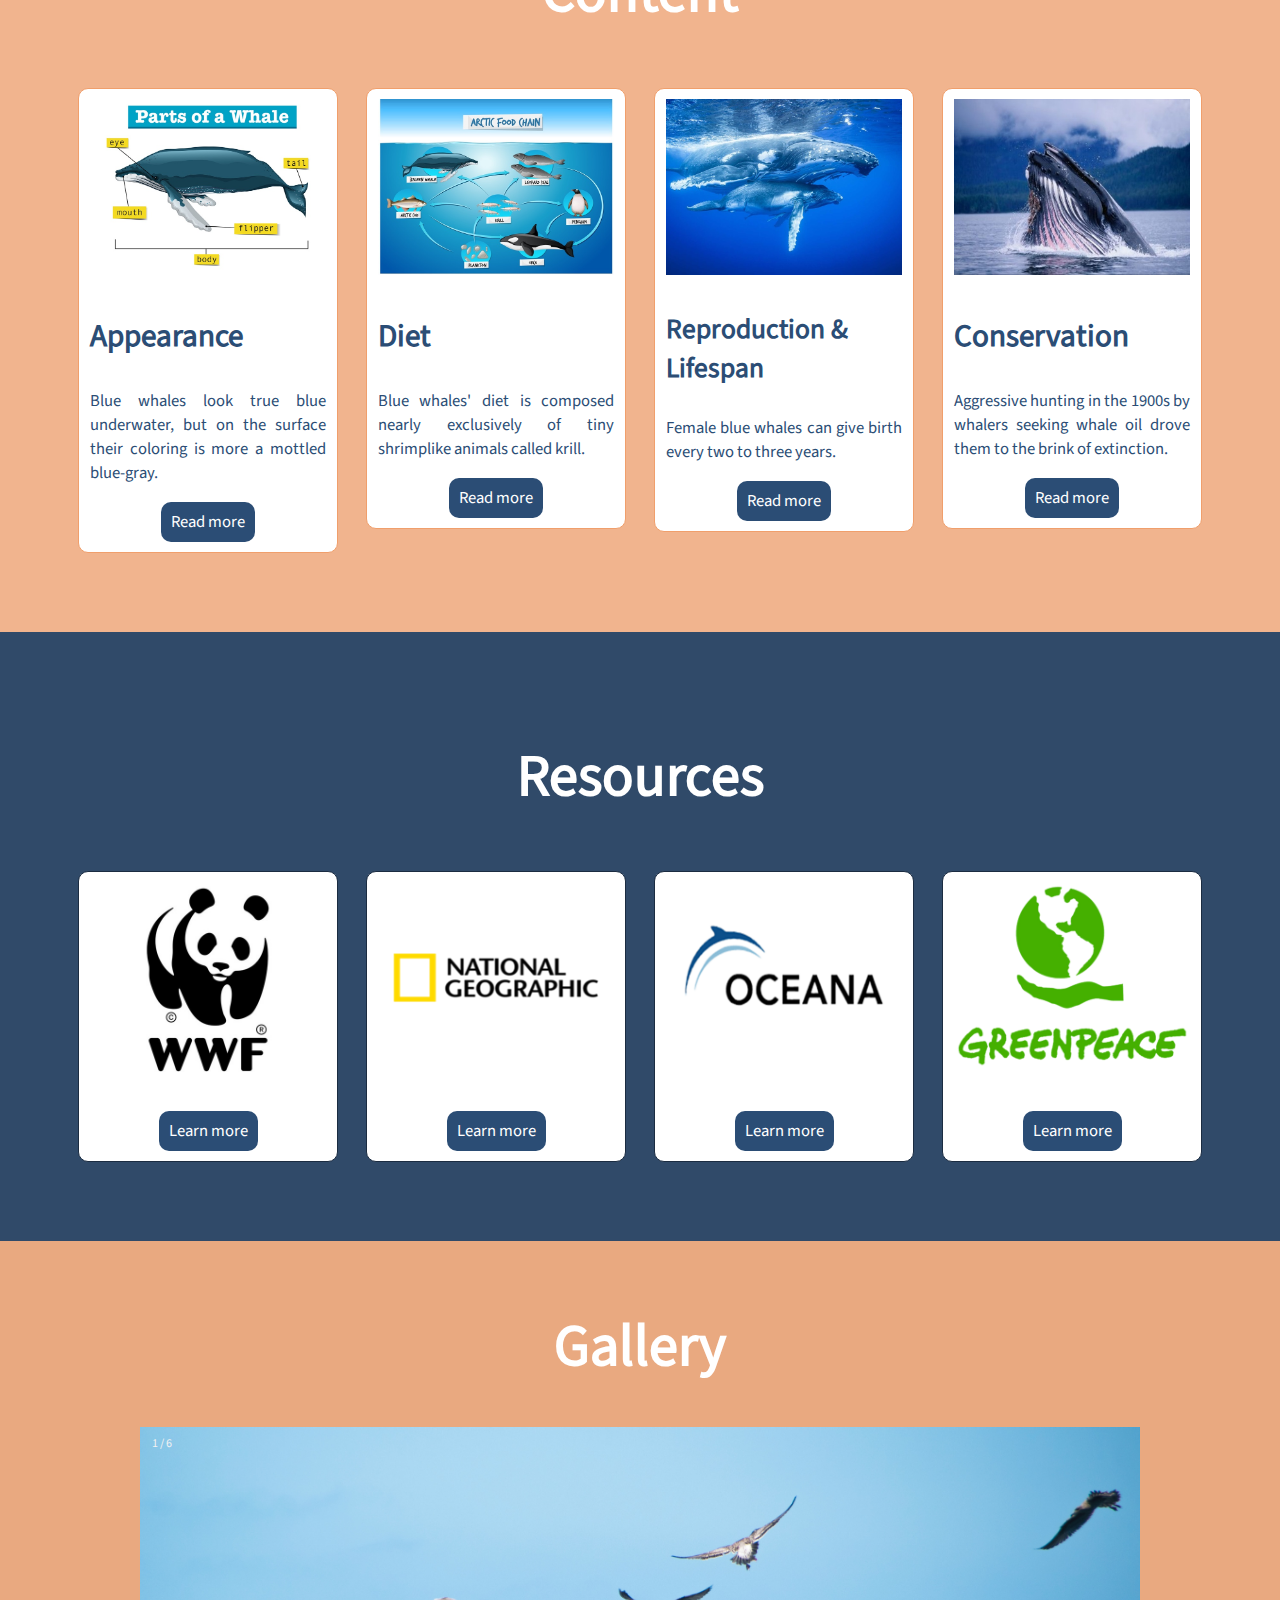
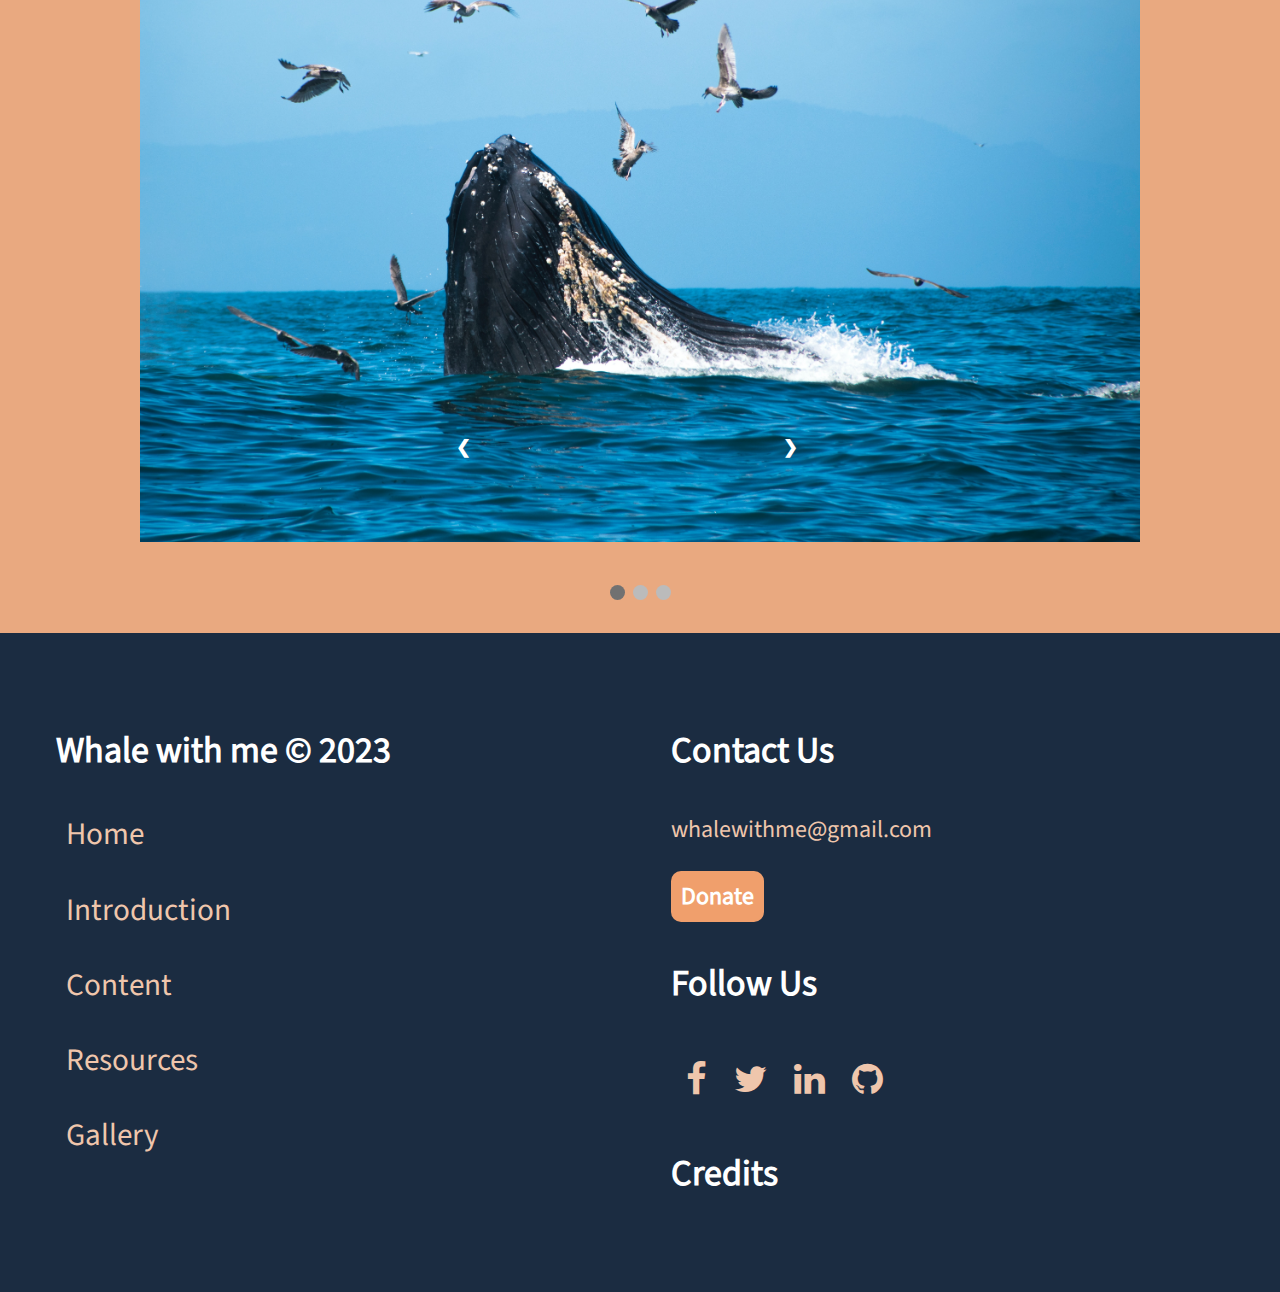
==== commit d9a48009: "añado una galería tipo slideshow" ====
--- a/index.html
+++ b/index.html
@@ -138,7 +138,53 @@
     <!--------------------------------  GALLERY SECTION dentro del wrapper    -------------------------->
         </section>
         <section id="gallery">
+
             <h1 class="sectiontitle">Gallery</h1>
+
+            <div class="slideshow-container">
+
+                <div class="mySlides fade">
+                    <div class="numbertext">1 / 6</div>
+                        <img src="./img/GalleryPicture1.jpg" style="width:100%">
+                </div>
+            
+                <div class="mySlides fade">
+                    <div class="numbertext">2 / 6</div>
+                        <img src="./img/GalleryPicture2.jpg" style="width:100%">
+                </div>
+            
+                <div class="mySlides fade">
+                    <div class="numbertext">3 / 6</div>
+                        <img src="./img/GalleryPicture3.jpg" style="width:100%">
+                </div>
+
+                <div class="mySlides fade">
+                    <div class="numbertext">4 / 6</div>
+                        <img src="./img/GalleryPicture4.jpg" style="width:100%">
+                </div>
+
+                <div class="mySlides fade">
+                    <div class="numbertext">5 / 6</div>
+                        <img src="./img/GalleryPicture5.jpg" style="width:100%">
+                </div>
+
+                <div class="mySlides fade">
+                    <div class="numbertext">6 / 6</div>
+                        <img src="./img/GalleryPicture6.jpg" style="width:100%">
+                </div>
+            
+                <a class="prev" onclick="plusSlides(-1)">&#10094;</a>
+                <a class="next" onclick="plusSlides(1)">&#10095;</a>
+                
+            </div>
+            <br>
+            
+            <div style="text-align:center">
+                <span class="dot" onclick="currentSlide(1)"></span>
+                <span class="dot" onclick="currentSlide(2)"></span>
+                <span class="dot" onclick="currentSlide(3)"></span>
+            </div>
+
         </section>
         
     </div>
--- a/css/whale.css
+++ b/css/whale.css
@@ -191,6 +191,63 @@
 /*********************************************  GALLERY  ******************************************/
 
 #gallery{background-color: #e9a980;}
+
+.slideshow-container {max-width: 1000px;
+    position: relative;
+    margin: auto;}
+
+.mySlides {display: none;}
+
+.prev, .next {cursor: pointer;
+    position: absolute;
+    top: 85%;
+    left: 30%;
+    width: auto;
+    margin-top: -22px;
+    padding: 16px;
+    color: white;
+    font-weight: bold;
+    font-size: 18px;
+    transition: 0.6s ease;
+    border-radius: 0 3px 3px 0;
+    user-select: none;}
+
+.next {right: 0;
+    border-radius: 3px 0 0 3px;}
+
+/*.prev:hover, .next:hover {background-color: rgba(0,0,0,0.8);}*/
+
+.text {color: #f2f2f2;
+    font-size: 15px;
+    padding: 8px 12px;
+    position: absolute;
+    bottom: 8px;
+    width: 100%;
+    text-align: center;}
+
+.numbertext {color: #f2f2f2;
+    font-size: 12px;
+    padding: 8px 12px;
+    position: absolute;
+    top: 0;}
+
+.dot {cursor: pointer;
+    height: 15px;
+    width: 15px;
+    margin: 0 2px;
+    background-color: #bbb;
+    border-radius: 50%;
+    display: inline-block;
+    transition: background-color 0.6s ease;}
+
+.active, .dot:hover {background-color: #717171;}
+
+.fade {animation-name: fade;
+    animation-duration: 1.5s;}
+
+@keyframes fade {from {opacity: .4}
+    to {opacity: 1}
+}
 
 /************************************** FOOTER (GRID-2D) ******************************************/
 .grid-2d {display: grid;
@@ -304,8 +361,8 @@
 
 @media screen and (max-width: 800px) and (orientation:landscape) {
     #hero {background-image: url(../img/backgroundlandscape.jpg);}
-    #hero button {top: 5%;
-        left: 45%;
+    #hero button {top: 25%;
+        left: 5%;
         font-size: 0.5em;
     }
 
